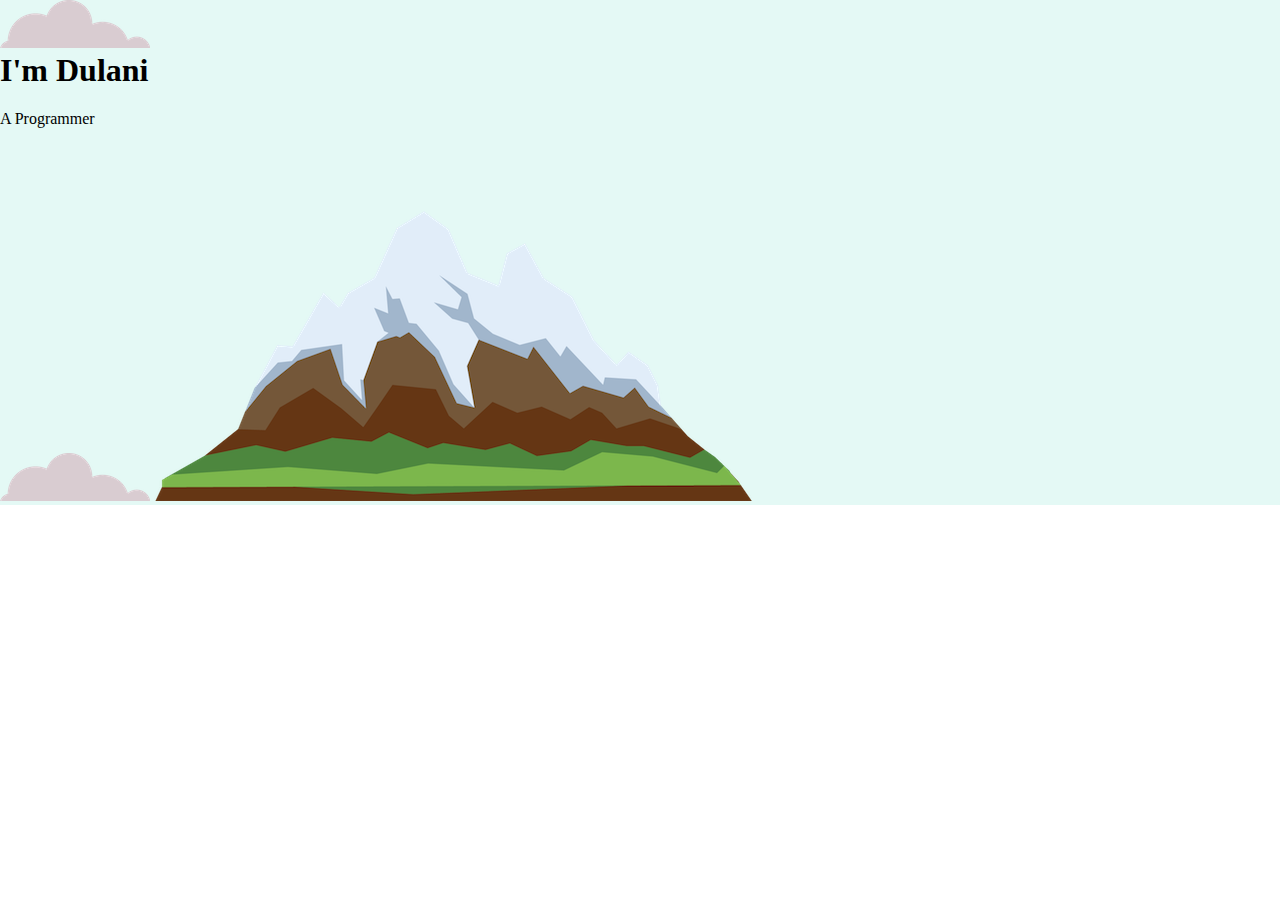
==== CSS MY SITE/index.html @ 098cdba5 "Added level 01" ====
<!DOCTYPE html>
<html lang="en">
<head>
    <meta charset="UTF-8">
    <meta name="viewport" content="width=device-width, initial-scale=1.0">
    <title>My Site</title>
    <link rel="stylesheet" href="styles.css">
    <!-- adding the icon for the title  -->
    <link rel="icon" href="favicon.ico?">
</head>
<body>
    <div class = "top-container">
        <img src="cloud.png" alt="cloud image">
        <h1>I'm Dulani</h1>
        <p>A Programmer</p>
        <img src="cloud.png" alt="cloud image">
            <img src="mountain.png" alt="mountain image">
    </div>


























    <!-- <div class="topcontainer">

    </div>

    <div class = "middlecontainer">

    </div>

    <div class="bottomcontainer">

    </div> -->




   
</body>
</html>
---- CSS MY SITE/styles.css ----
div{
    background-color: #E4F9F5;
   
}

body{
    margin: 0;
}

h1{
    margin-top: 0;
}

/* .topcontainer{
    height: 200px;
    width: 200px;
    background-color: red;
    border: 10px solid;
    
}

.middlecontainer{
    height: 200px;
    width: 200px;
    background-color: blue;
    margin-left: 260px;
    border: solid 10px;
   
}

.bottomcontainer{
    height: 200px;
    width: 200px;
    background-color: yellow;
    margin-left: 460px;
    
} */
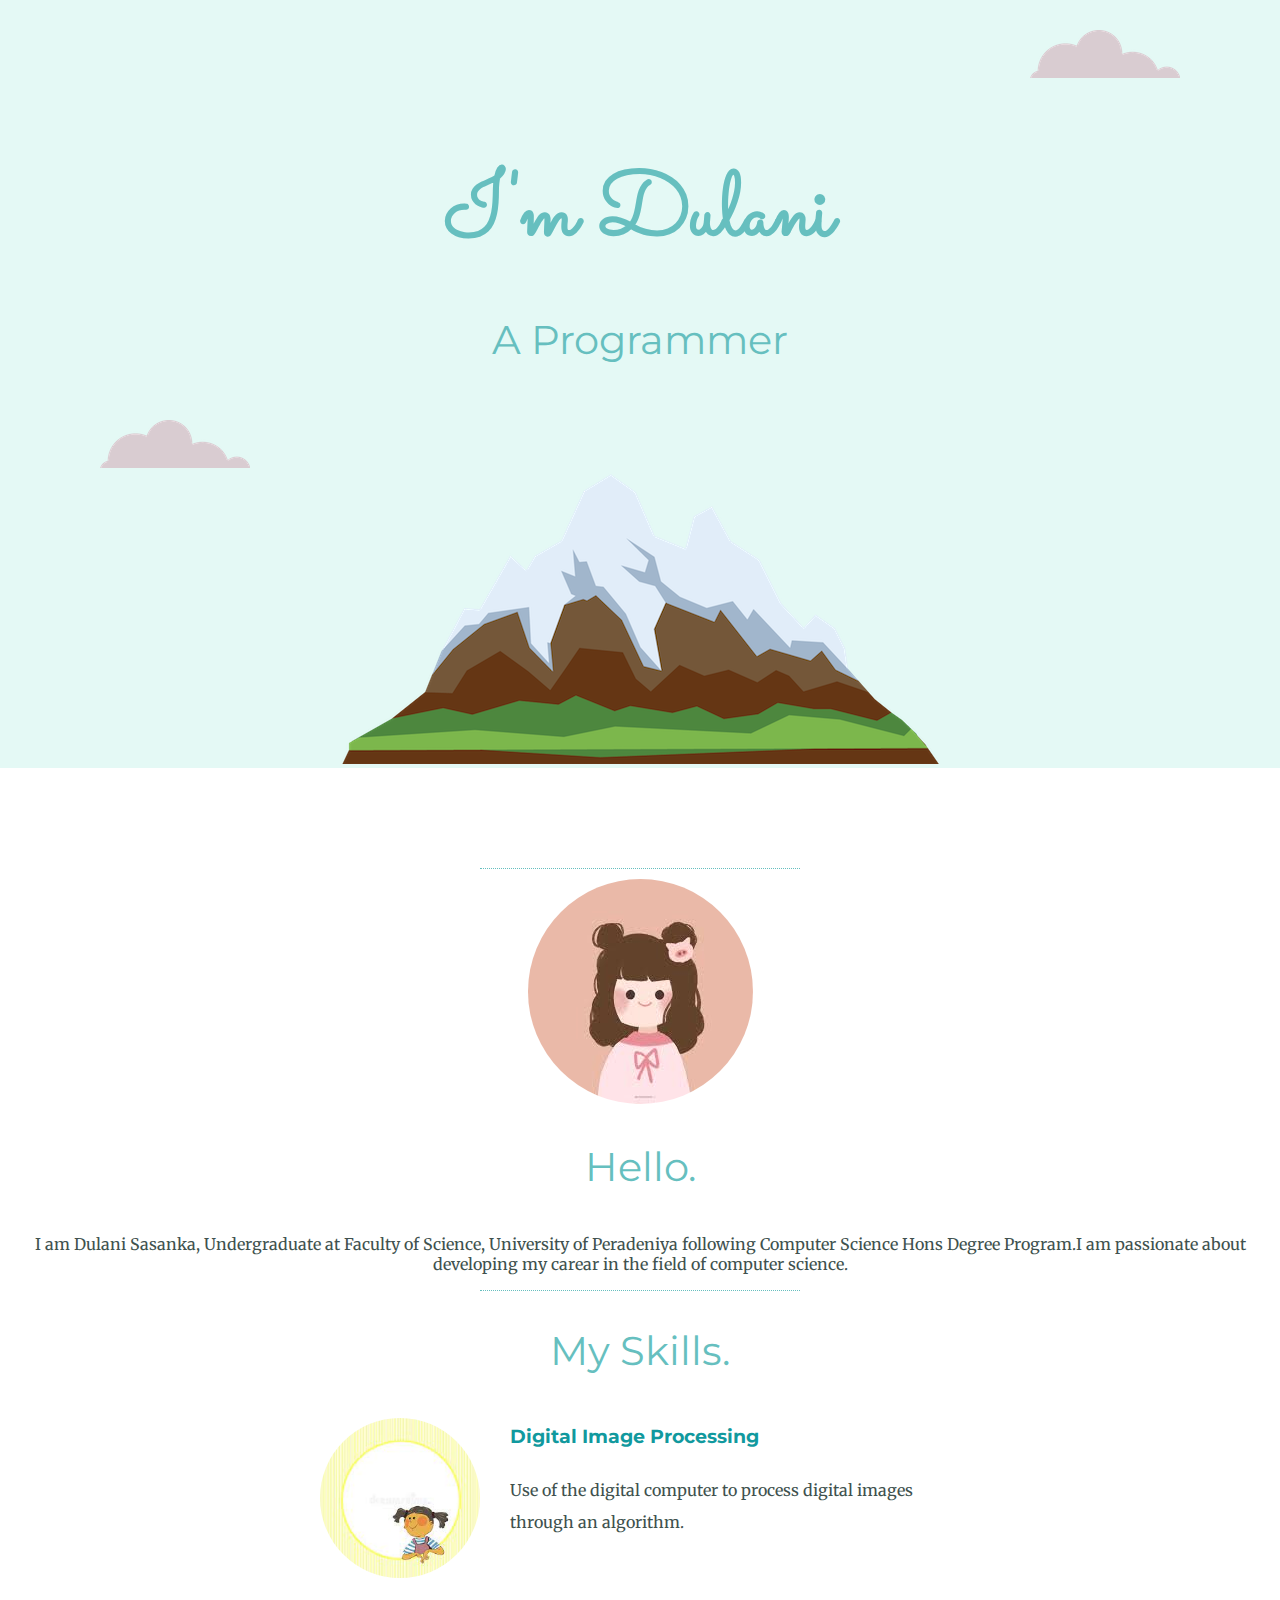
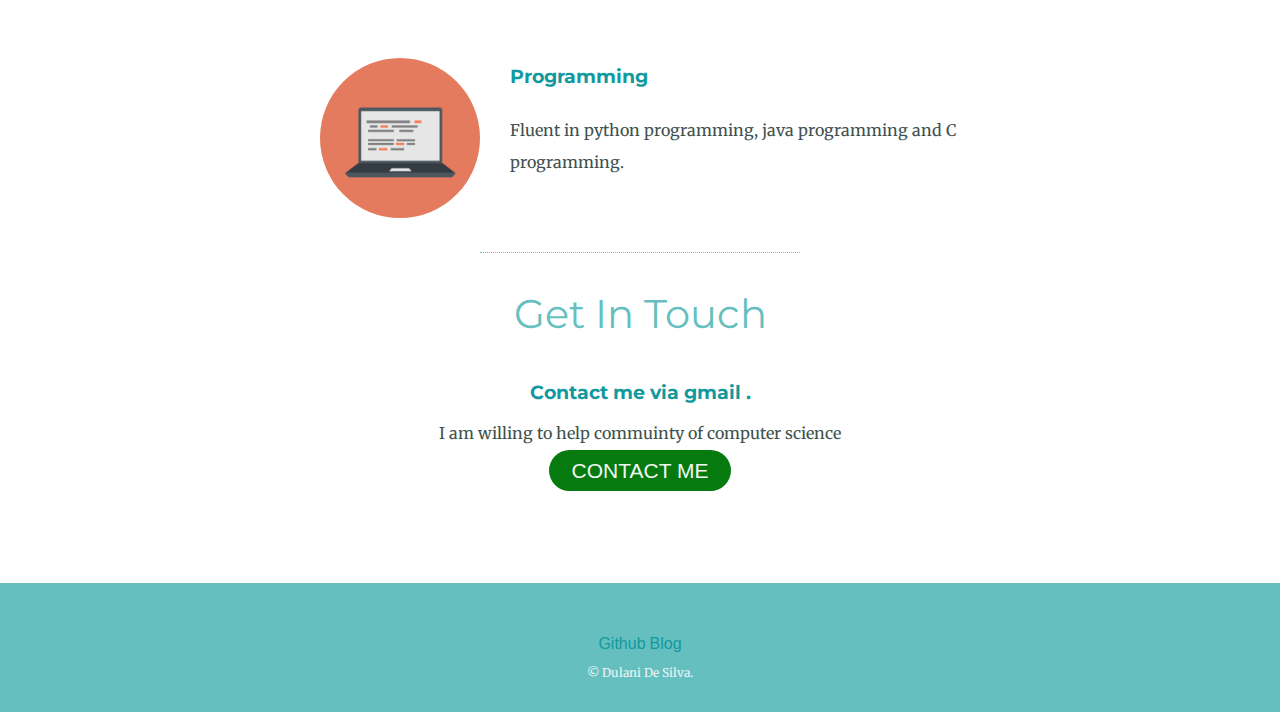
==== commit 6a503202: "Build web site using css" ====
--- a/CSS MY SITE/index.html
+++ b/CSS MY SITE/index.html
@@ -7,56 +7,125 @@
     <link rel="stylesheet" href="styles.css">
     <!-- adding the icon for the title  -->
     <link rel="icon" href="favicon.ico?">
+    <link rel="stylesheet" href="<link rel="preconnect" href="https://fonts.googleapis.com">
+    <link rel="preconnect" href="https://fonts.gstatic.com" crossorigin>
+    <link href="https://fonts.googleapis.com/css2?family=Merriweather&family=Montserrat&family=Sacramento&display=swap" rel="stylesheet">
 </head>
 <body>
     <div class = "top-container">
-        <img src="cloud.png" alt="cloud image">
+        <img class = "top_cloud" src="cloud.png" alt="cloud image">
         <h1>I'm Dulani</h1>
-        <p>A Programmer</p>
-        <img src="cloud.png" alt="cloud image">
-            <img src="mountain.png" alt="mountain image">
+        <h2>A Programmer</h2>
+        <img class = "bottom_cloud" src="cloud.png" alt="cloud image">
+            <img class = "mountain" src="mountain.png" alt="mountain image">
     </div>
+
+    <!-- css positioning
+        *content is every thing: inline takes length and width of the word
+    block elements takes whole length but height is same as font size
+        
+    display: inline-block
+
+    * order comes from code 
+    * children sit on parent - 
+    * position: 
+        static - default, keep default html flow
+        relative - position the element that we select relative to the static
+        img{
+            position: relative
+            left: 30px;
+        }
+        coordinates: relative to the static element, where it used to be
+            top : move down 
+            right: pushed left
+            bottom: pushed up
+            left: pushed right
+
+        absolute - positioning the element relative to the parent here div is the parent
+        div{
+            position: relative;
+        }
+        img{
+            position: absolute;
+            right: 30px;
+        }
+
+        fixed positioning
+        fix a component 
 
 
 
 
 
+    -->
 
 
+    <!-- 
+ <div class = "top">
 
+    </div>
+    <div class = "middle">
 
-
-
-
-
-
-
-
-
-
-
-
-
-
-
-
-
-
-    <!-- <div class="topcontainer">
+    </div>
+    <div class = "bottom">
 
     </div>
 
-    <div class = "middlecontainer">
 
-    </div>
+     -->
 
-    <div class="bottomcontainer">
+     <div class="middle-container">
+        <div class="profile">
+            <hr class = "hr">
+          <img class="skill" src="image.jpeg" alt="Profile picture">
+          <h2>Hello.</h2>
+          <p class="into">I am Dulani Sasanka, Undergraduate at Faculty of Science, University of Peradeniya following Computer Science Hons Degree Program.I am passionate about 
+            developing my carear in the field of computer science.</p>
+        </div>
+        <hr class = "hr">
+        <div class="skills">
+          <h2>My Skills.</h2>
+          <div class="skill-row">
+            <img class="skill_image" src="myskills.jpeg" alt="Computer girl">
+            <h3>Digital Image Processing</h3>
+            <p>Use of the digital computer to process digital images through an algorithm. </p>
+          </div>
+          
+          <div class="skill-row2">
+            <img class="skill_computer" src="computer.png" alt="computer">
+            <h3>Programming</h3>
+            <p >Fluent in python programming, java programming and C programming.</p>
+          </div>
+        </div>
+        
+        
+        <div class="contact_me">
+            <hr class = "hr">
+            <h2>Get In Touch</h2>
+            <h3>Contact me via gmail .</h3>
+            <p>I am willing to help commuinty of computer science</p>
+            <a class="btn" href="mailto:addsdesilva8@email.com">CONTACT ME</a>
+          
+          </div>
+        
+      </div>
 
-    </div> -->
+     
+      
 
+      
+      <div class="bottom-container">
+        <a class="footer-link" href="https://github.com/DulaniDeSilva">Github</a>
+        <a class="footer-link" href="technewsbydulani.blogspot.com">Blog</a>
 
+        <p class = 'copyright'>© Dulani De Silva.</p>
+      </div>
+      
 
-
+      <!-- clear property:
+     -->
+   
+  
    
 </body>
 </html>--- a/CSS MY SITE/styles.css
+++ b/CSS MY SITE/styles.css
@@ -1,37 +1,223 @@
-div{
+.top-container{
     background-color: #E4F9F5;
+    position: relative;
+    padding-top: 100px;
    
 }
 
 body{
-    margin: 0;
-}
+    /* to make all the elements to attached to the page */
+    margin: 0; 
+    /* workis for inline and block elements */
+    text-align: center;
+    /* monophase: every thing takes of one space
+       cursive/ fantasy: dont use them low readability
+       default: serif font
+       
+       ###############################################
+       web safe fonts: 
+       cssfontstack.com
+       font.google.com
+       flaticon.com: gives icons 
+       giphy.com: gives gifs
+        css button generator: css3buttongenerator.com 
+
+
+        */
+    font-family:'Merriweather', sans-serif;
+    font-size: 100%;
+    color:#40514E;
+
+}
+
+.middle-container{
+    margin: 100px auto 100px auto;
+}
+
 
 h1{
-    margin-top: 0;
-}
-
-/* .topcontainer{
+    margin: 50px auto 0px auto;
+    font-family: 'Sacramento', cursive;
+    /* font-size: 90px; */
+    /* making the font size dynamic
+        instead of using pixels use scalling percentages */
+    font-size: 5.625rem;
+    /* this allows for dynamic font size 
+    OR we can use "em" for this
+    em => M width of the captial letter M, 90px =5.525 em, em gives ability 
+    of dynamically changing the font size with the size of the fonts assigned by
+    the user. 
+    disadvantage of em: it inherits the value to other
+
+    
+    rem: root em; */
+    /* second method of centering */
+    /* margin:0 auto 0 auto; */
+
+    color: #66BFBF;
+    /* default line height is 1 */
+    /* line-height: 2; */
+
+
+}
+h2{
+    font-family: 'Montserrat', sans-serif;
+    font-size: 2.5rem;
+    color: #66BFBF;
+    /* light weight */
+    font-weight: normal;
+    padding-bottom: 10px;
+}
+.top-container h2{
+    /* set the h2 to 40px
+    1 em = 16px
+    40/16 = 2.5rem */
+    font-size: 2.5rem;
+}
+h3{
+    font-family: 'Montserrat', sans-serif;
+    color: #11999E;
+}
+
+.top_cloud{
+    position: absolute;
+    right: 100px;
+    top: 30px;
+}
+
+.bottom_cloud{
+    position: absolute;
+    left:100px;
+    bottom:300px;
+}
+
+
+
+
+
+.top{
     height: 200px;
     width: 200px;
     background-color: red;
-    border: 10px solid;
-    
-}
-
-.middlecontainer{
+    position: absolute;
+    top: 400px;
+    left: 400px;
+    
+    
+}
+
+.middle{
     height: 200px;
     width: 200px;
     background-color: blue;
-    margin-left: 260px;
-    border: solid 10px;
-   
-}
-
-.bottomcontainer{
+    position: absolute;
+    top:200px;
+    left: 200px;
+    position: fixed;
+
+}
+
+.bottom{
     height: 200px;
     width: 200px;
     background-color: yellow;
-    margin-left: 460px;
-    
-} */+    position: absolute;
+    top:0px;
+    
+   
+    
+} 
+
+/* floating: wrap the text along the image */
+.skill-row{
+    width: 50%;
+    margin: auto;
+    text-align:left;
+    line-height: 2;
+}
+
+.skill-row2{
+    width: 50%;
+    margin-top: 70px;
+    text-align:left;
+    line-height: 2;
+    position: relative;
+    left: 25%;
+    top: 50px;
+}
+.skill{
+    border-radius: 150px;
+}
+.skill_image{
+    
+    border-radius: 100px;
+    width: 25%; 
+    float: left;
+    position: relative;
+    margin-right: 30px;
+    
+}
+
+.skill_computer{
+    border-radius: 100px; 
+    width: 25%;
+    float: left;
+    margin-right: 30px;
+    
+}
+
+.contact_me{
+    position: relative;
+    padding-top: 100px;
+}
+
+.btn {
+    -webkit-border-radius: 49;
+    -moz-border-radius: 49;
+    border-radius: 49px;
+    font-family: Arial;
+    color: #f2f7f3;
+    font-size: 21px;
+    background: #067a0e;
+    padding: 9px 23px 9px 23px;
+    text-decoration: none;
+  }
+  
+  .btn:hover {
+    background: #329122;
+    text-decoration: none;
+  }
+
+a{
+    color: #11999E;
+    font-family:'monsira', sans-serif;
+    text-decoration: none;
+}
+
+a:hover{
+    color: #EAF6F6;
+}
+
+.copyright{
+    color:#EAF6F6;
+    font-size: 0.75rem;
+    padding: 20px auto 20px auto;
+}
+
+
+.bottom-container{
+    background-color:#66BFBF;
+    padding: 50px 0 20px 0px;
+}
+
+
+.hr {
+    color:#66BFBF;
+    border-style: none;
+    border-top-style: dotted;
+    height: 2px;
+    width: 25%;
+    
+}
+
+
